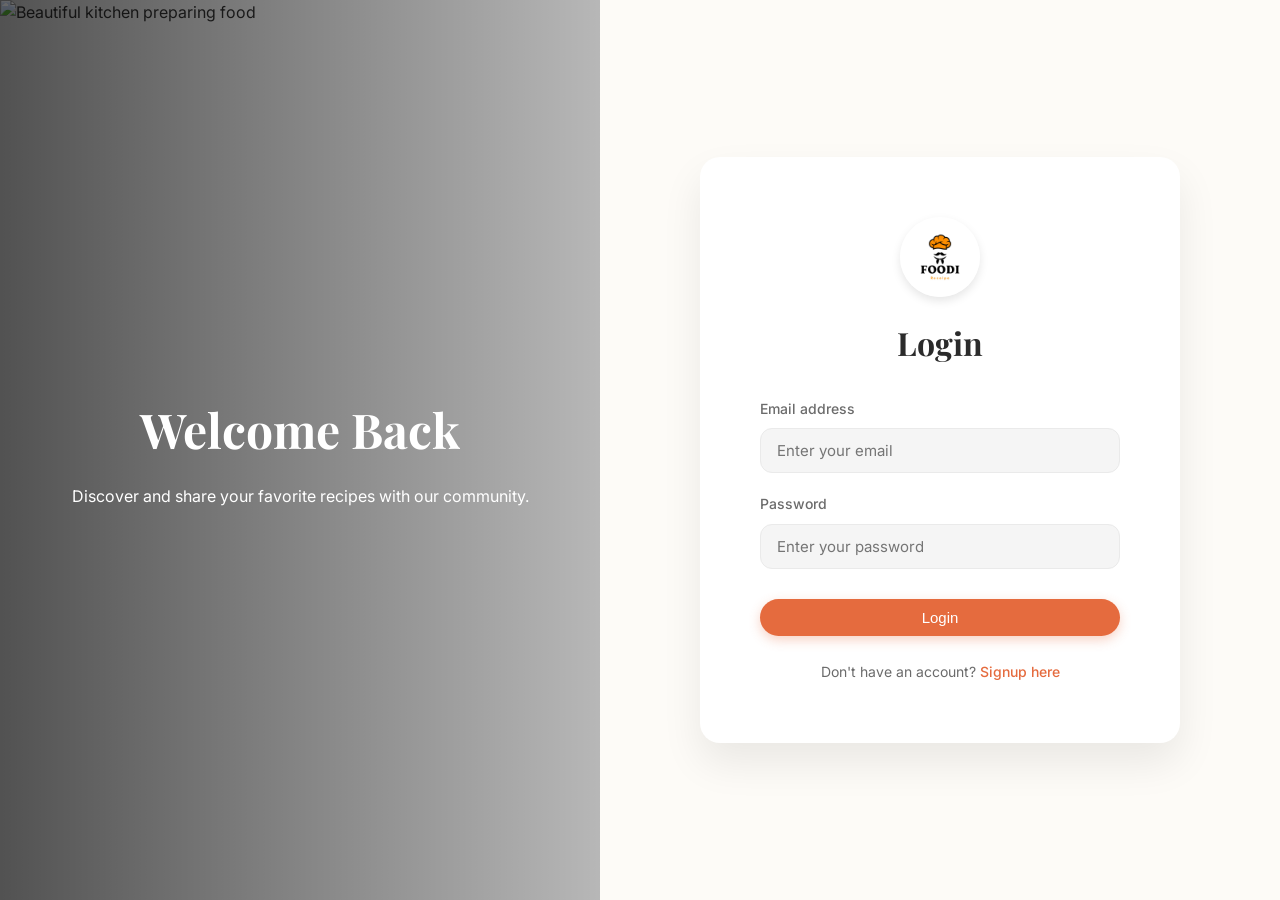
==== Recipe_Book/index.html @ 45795066 "Finalized Frontend with HTML ,CSS ,Basic JS" ====
<!DOCTYPE html>
<html>
<head>
    <meta http-equiv="refresh" content="0; url=loginPage.html">
    <title>Recipe Book</title>
</head>
<body>
    <script>window.location.href = "loginPage.html";</script>
</body>
</html>
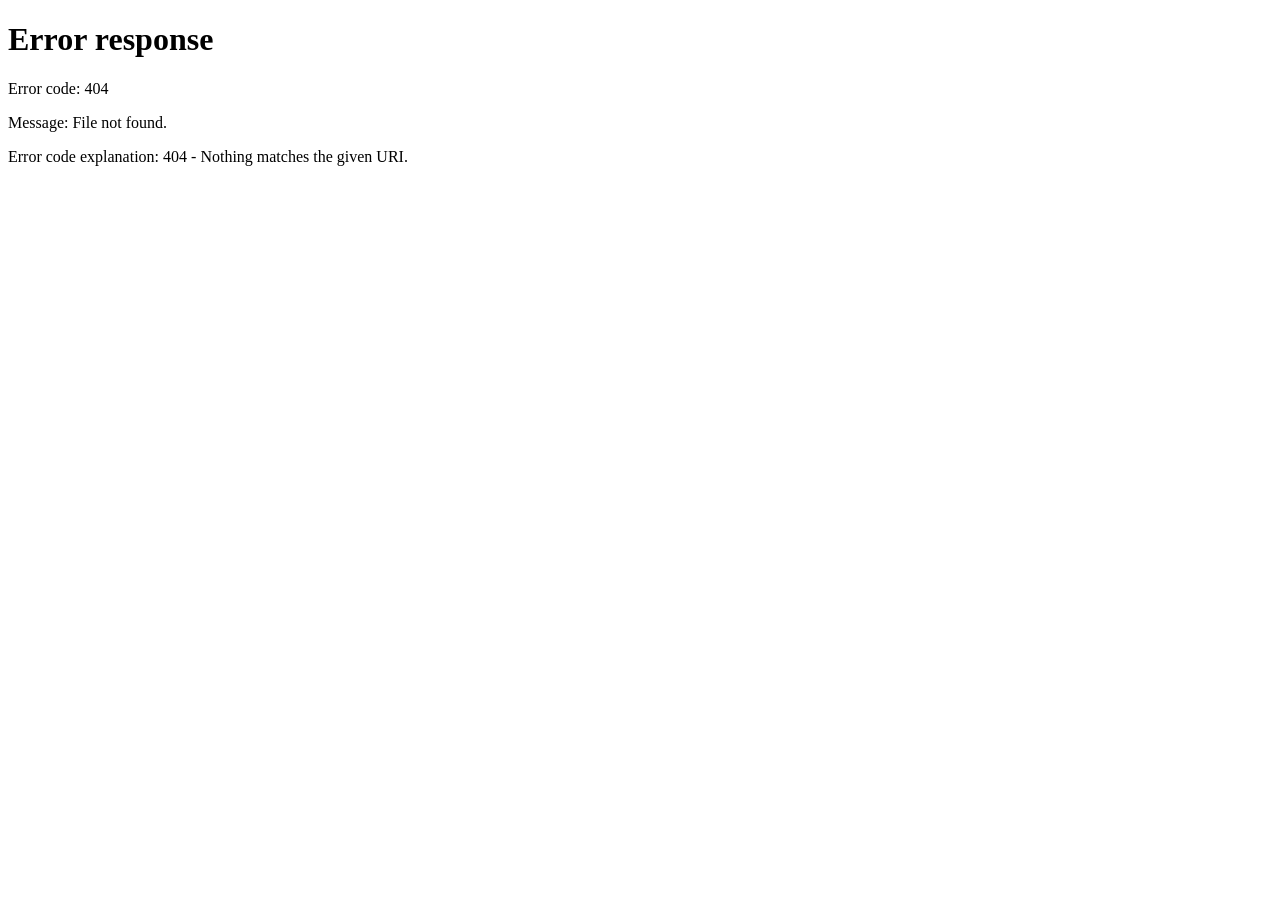
==== commit e919e089: "Fix redirect script to use correct case for LoginPage" ====
--- a/Recipe_Book/index.html
+++ b/Recipe_Book/index.html
@@ -5,6 +5,6 @@
     <title>Recipe Book</title>
 </head>
 <body>
-    <script>window.location.href = "loginPage.html";</script>
+    <script>window.location.href = "LoginPage.html";</script>
 </body>
 </html>
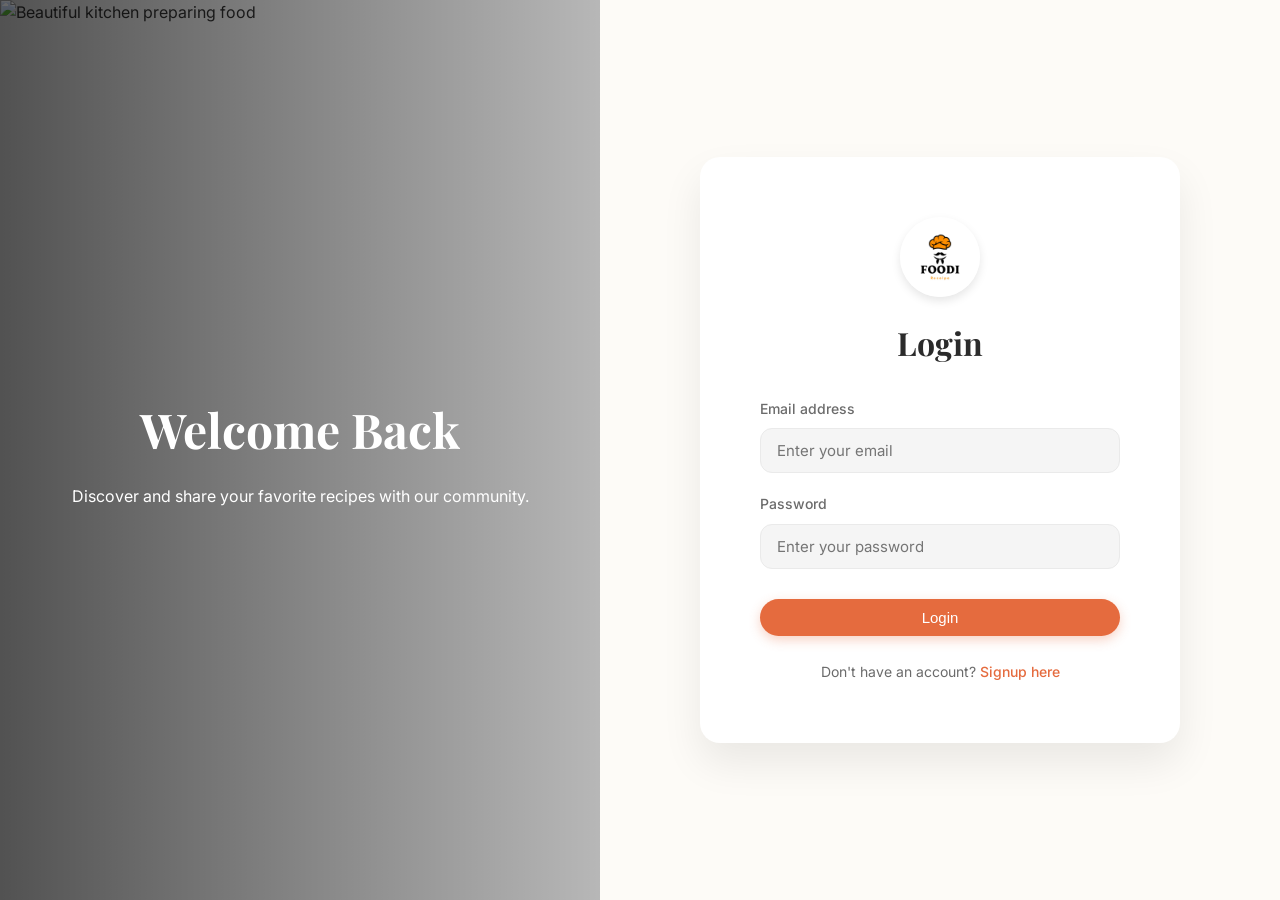
==== commit 4984f294: "Update index.html" ====
--- a/Recipe_Book/index.html
+++ b/Recipe_Book/index.html
@@ -5,6 +5,6 @@
     <title>Recipe Book</title>
 </head>
 <body>
-    <script>window.location.href = "LoginPage.html";</script>
+    <script>window.location.href = "loginPage.html";</script>
 </body>
 </html>
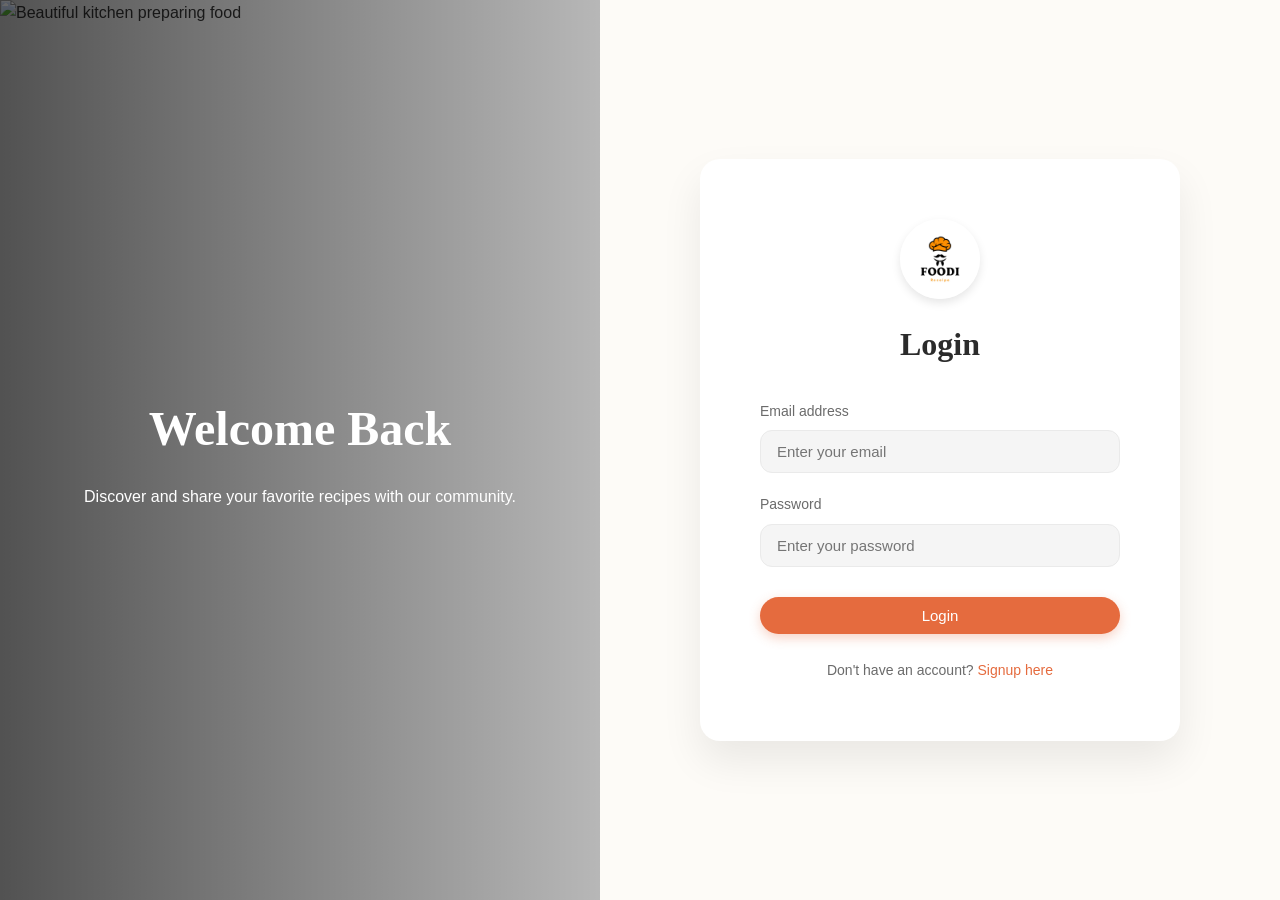
==== commit 8c2f1c87: "Refactor index.html for better redirection handling Updated HTML structure and added user message fo" ====
--- a/Recipe_Book/index.html
+++ b/Recipe_Book/index.html
@@ -1,4 +1,4 @@
-<!DOCTYPE html>
+<!-- <!DOCTYPE html>
 <html>
 <head>
     <meta http-equiv="refresh" content="0; url=loginPage.html">
@@ -7,4 +7,20 @@
 <body>
     <script>window.location.href = "loginPage.html";</script>
 </body>
+</html> -->
+<!DOCTYPE html>
+<html lang="en">
+<head>
+    <meta charset="UTF-8">
+    <meta name="viewport" content="width=device-width, initial-scale=1.0">
+    <title>Recipe Book</title>
+
+    <!-- Redirect to login page -->
+    <meta http-equiv="refresh" content="0;url=loginPage.html">
+</head>
+
+<body>
+    If you are not redirected automatically,
+    <a href="loginPage.html">click here</a>.
+</body>
 </html>
